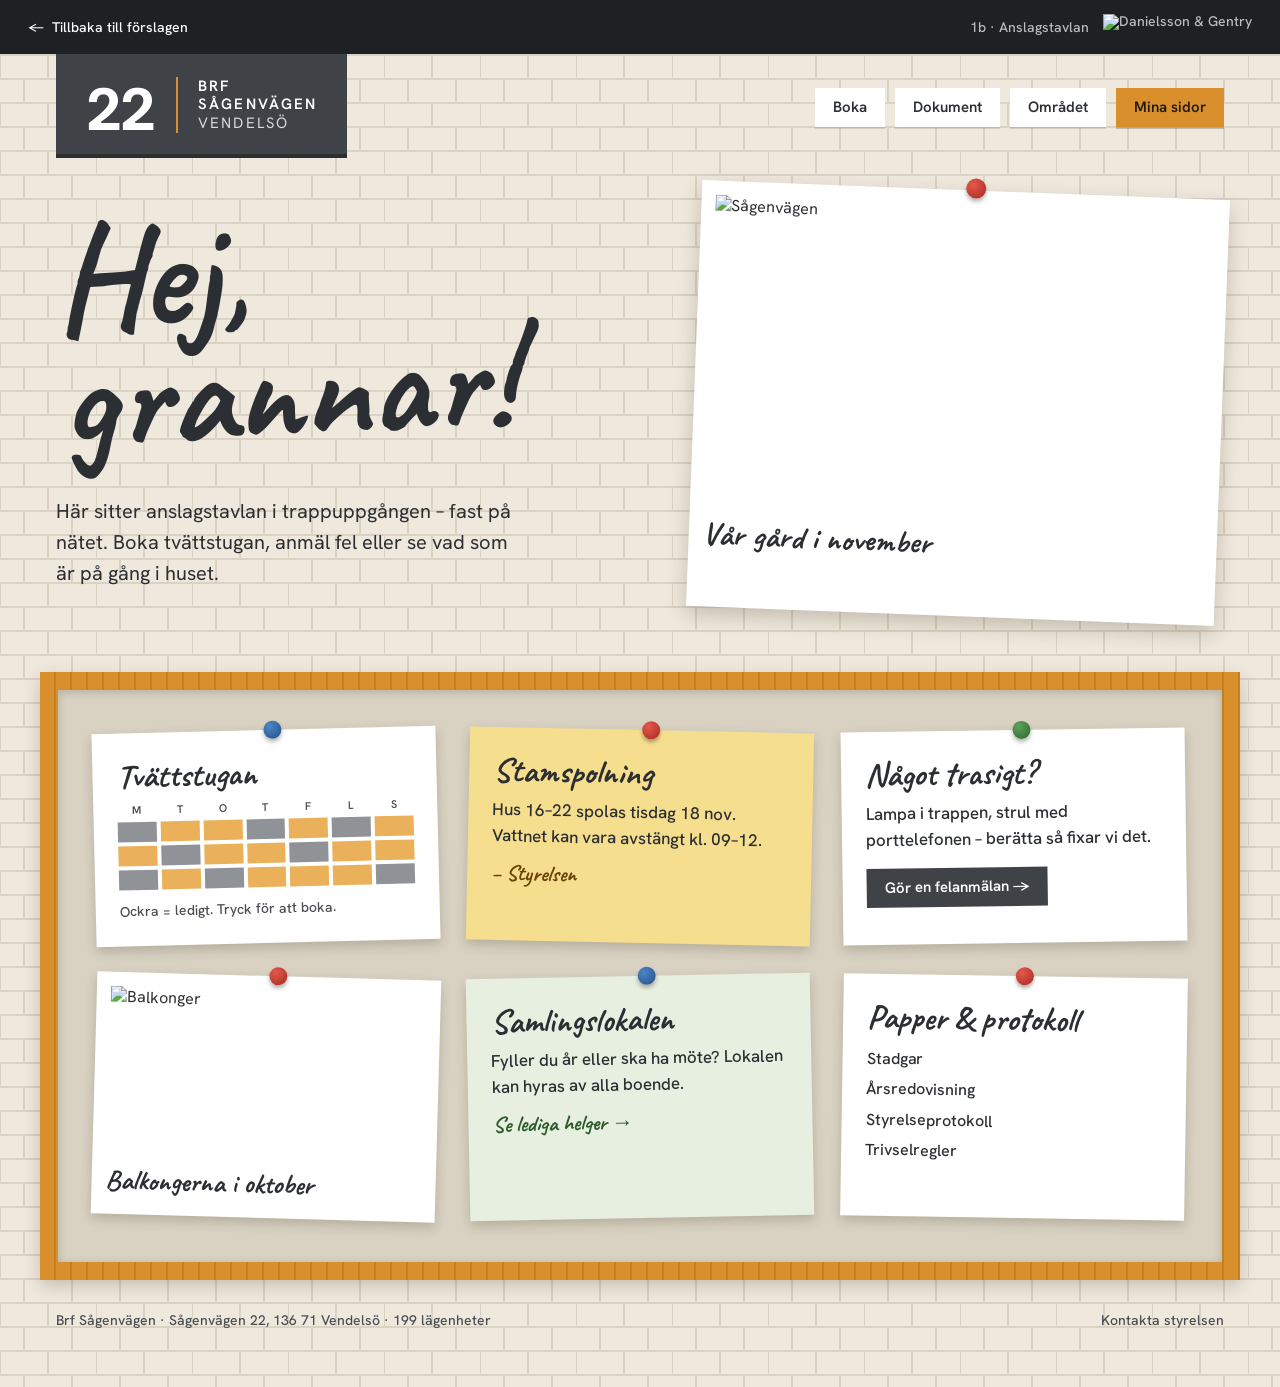
==== anslagstavlan.html @ 09987531 "Add files via upload" ====
<!DOCTYPE html>
<html lang="sv">
<head>
<meta charset="utf-8">
<meta name="viewport" content="width=device-width, initial-scale=1">
<title>Sågenvägen – Anslagstavlan</title>
<meta name="robots" content="noindex, nofollow, noarchive">

<link rel="preconnect" href="https://fonts.googleapis.com">
<link href="https://fonts.googleapis.com/css2?family=Caveat:wght@500;700&family=Familjen+Grotesk:wght@400;500;600;700&family=Hanken+Grotesk:wght@400;500;600;700&family=Instrument+Serif:ital@0;1&display=swap" rel="stylesheet">
<style>body{margin:0;background:#E9E6DF}a{color:#8A4F0B;text-decoration:none}a:hover{color:#3F4247}.back{color:#fff!important;font:500 14px/1 'Hanken Grotesk',sans-serif;display:inline-flex;gap:8px;align-items:center}.back:hover{color:#E9A84A!important}</style>

<style>
/* ---- mobil ---- */
html{-webkit-text-size-adjust:100%}body{overflow-x:hidden}img{max-width:100%}
@media (max-width:820px){
 .b-hd{padding:0 16px!important;align-items:flex-start}
 .b-badge{padding:14px 16px 12px!important;gap:12px!important}
 .b-badge>div:first-child{font-size:40px!important}
 .b-badge>div:last-child{font-size:12px!important;padding-left:12px!important}
 .b-nv{padding-top:18px!important}.b-nv span:not(.cta){display:none!important}
 .b-nv .cta{padding:10px 14px!important;font-size:14px!important}
 .b-hero{grid-template-columns:1fr!important;padding:28px 18px 8px!important;gap:24px!important}
 .b-h1{font-size:84px!important;margin-bottom:22px!important}
 .b-hero>div:first-child>div:last-child{font-size:18px!important}
 .b-pw{height:auto!important;padding:10px 0 6px}
 .b-pc{position:relative!important;left:auto!important;width:auto!important;margin:0 6px}
 .b-pc img{height:210px!important}
 .b-board{margin:28px 10px 0!important;padding:10px!important}
 .b-inner{grid-template-columns:1fr!important;padding:30px 16px 28px!important;gap:30px!important}
 .b-ft{padding:22px 16px 0!important;flex-direction:column;gap:6px}
}
</style>
</head>
<body>


<div style="background:#1E2023;color:#B9BBBE;font:500 14px/1 'Hanken Grotesk',sans-serif;padding:14px 28px;display:flex;justify-content:space-between;align-items:center;gap:16px;flex-wrap:wrap">
<a class="back" href="index.html"><span aria-hidden="true">←</span> Tillbaka till förslagen</a>
<span style="display:flex;align-items:center;gap:14px"><span>1b · Anslagstavlan</span><img src="img/dg-logo-white.png" alt="Danielsson &amp; Gentry" style="height:26px;width:auto;display:block"></span>
</div>
<div style="width:100%;max-width:1280px;margin:0 auto;background-color:#EFE9DD;background-image:url(&quot;data:image/svg+xml,%3Csvg xmlns='http://www.w3.org/2000/svg' width='96' height='48'%3E%3Cpath d='M0 1H96M0 25H96M0 0V25M48 0V25M24 25V48M72 25V48' stroke='%23DAD2C2' stroke-width='2' fill='none'/%3E%3C/svg%3E&quot;);color:#2B2E32;font-family:'Hanken Grotesk',system-ui,sans-serif;box-shadow:0 1px 3px rgba(0,0,0,.08);overflow:hidden;padding:0 0 56px">
 <div class="b-hd" style="display:flex;align-items:flex-start;justify-content:space-between;padding:0 56px">
  <div class="b-badge" style="background:#3F4247;color:#fff;padding:22px 30px 20px;display:flex;align-items:center;gap:22px;box-shadow:0 4px 0 #2C2E31">
   <div style="font:700 64px/.9 'Familjen Grotesk',sans-serif;letter-spacing:-.03em">22</div>
   <div style="font:600 15px/1.25 'Hanken Grotesk',sans-serif;letter-spacing:.14em;text-transform:uppercase;border-left:2px solid #D9902C;padding-left:20px">Brf<br>Sågenvägen<br><span style="font-weight:400;color:#D8D9DB">Vendelsö</span></div>
  </div>
  <div class="b-nv" style="display:flex;gap:10px;padding-top:34px;font:600 15px/1 'Hanken Grotesk',sans-serif">
   <span style="background:#fff;padding:12px 18px;box-shadow:0 2px 0 rgba(0,0,0,.12)">Boka</span><span style="background:#fff;padding:12px 18px;box-shadow:0 2px 0 rgba(0,0,0,.12)">Dokument</span><span style="background:#fff;padding:12px 18px;box-shadow:0 2px 0 rgba(0,0,0,.12)">Området</span><span class="cta" style="background:#D9902C;color:#241A0A;padding:12px 18px;box-shadow:0 2px 0 rgba(0,0,0,.2)">Mina sidor</span>
  </div>
 </div>
 <div class="b-hero" style="display:grid;grid-template-columns:minmax(0,1fr) 560px;gap:40px;align-items:center;padding:36px 56px 8px">
  <div>
   <div class="b-h1" style="font:700 148px/.82 'Caveat',cursive;color:#2B2E32;transform:rotate(-3deg);transform-origin:left;margin-bottom:34px">Hej,<br>grannar!</div>
   <div style="font:400 20px/1.55 'Hanken Grotesk',sans-serif;max-width:470px">Här sitter anslagstavlan i trappuppgången – fast på nätet. Boka tvättstugan, anmäl fel eller se vad som är på gång i huset.</div>
  </div>
  <div class="b-pw" style="position:relative;height:430px">
   <div class="b-pc" style="position:absolute;left:30px;top:0;width:500px;background:#fff;padding:14px 14px 56px;box-shadow:0 8px 20px rgba(40,30,10,.22);transform:rotate(2.2deg)">
    <img src="img/gard.jpg" alt="Sågenvägen" style="width:100%;height:310px;object-fit:cover;object-position:62% 55%;display:block">
    <div style="font:700 32px/1 'Caveat',cursive;margin-top:14px;color:#2B2E32">Vår gård i november</div>
    <div style="position:absolute;left:50%;top:-12px;width:20px;height:20px;border-radius:50%;background:radial-gradient(circle at 35% 30%,#E4584B,#A52A22);box-shadow:0 3px 4px rgba(0,0,0,.3)"></div>
   </div>
  </div>
 </div>
 <div class="b-board" style="margin:44px 40px 0;padding:18px;background:repeating-linear-gradient(90deg,#D9902C 0 14px,#C27F22 14px 16px);box-shadow:0 6px 16px rgba(40,30,10,.2)">
  <div class="b-inner" style="background:#D9D2C2;padding:40px 36px 44px;display:grid;grid-template-columns:repeat(3,minmax(0,1fr));gap:34px 30px;box-shadow:inset 0 2px 8px rgba(0,0,0,.18)">
   <div style="position:relative;background:#fff;padding:26px 24px 24px;box-shadow:0 5px 12px rgba(40,30,10,.2);transform:rotate(-1.4deg)">
    <div style="position:absolute;left:50%;top:-9px;width:18px;height:18px;border-radius:50%;background:radial-gradient(circle at 35% 30%,#4C86C8,#244E85);box-shadow:0 3px 4px rgba(0,0,0,.3)"></div>
    <div style="font:700 34px/1 'Caveat',cursive;margin-bottom:12px">Tvättstugan</div>
    <div style="display:grid;grid-template-columns:repeat(7,minmax(0,1fr));gap:4px;font:600 11px/1 'Hanken Grotesk',sans-serif;text-align:center;color:#4A4E53"><span>M</span><span>T</span><span>O</span><span>T</span><span>F</span><span>L</span><span>S</span></div>
    <div style="display:grid;grid-template-columns:repeat(7,minmax(0,1fr));gap:4px;margin-top:6px">
     <div style="height:20px;background:#8F9296"></div><div style="height:20px;background:#EBB15A"></div><div style="height:20px;background:#EBB15A"></div><div style="height:20px;background:#8F9296"></div><div style="height:20px;background:#EBB15A"></div><div style="height:20px;background:#8F9296"></div><div style="height:20px;background:#EBB15A"></div><div style="height:20px;background:#EBB15A"></div><div style="height:20px;background:#8F9296"></div><div style="height:20px;background:#EBB15A"></div><div style="height:20px;background:#EBB15A"></div><div style="height:20px;background:#8F9296"></div><div style="height:20px;background:#EBB15A"></div><div style="height:20px;background:#EBB15A"></div><div style="height:20px;background:#8F9296"></div><div style="height:20px;background:#EBB15A"></div><div style="height:20px;background:#8F9296"></div><div style="height:20px;background:#EBB15A"></div><div style="height:20px;background:#EBB15A"></div><div style="height:20px;background:#EBB15A"></div><div style="height:20px;background:#8F9296"></div>
    </div>
    <div style="font:500 14px/1.4 'Hanken Grotesk',sans-serif;margin-top:12px;color:#4A4E53">Ockra = ledigt. Tryck för att boka.</div>
   </div>
   <div style="position:relative;background:#F6DE8F;padding:26px 24px 24px;box-shadow:0 5px 12px rgba(40,30,10,.2);transform:rotate(1.2deg)">
    <div style="position:absolute;left:50%;top:-9px;width:18px;height:18px;border-radius:50%;background:radial-gradient(circle at 35% 30%,#E4584B,#A52A22);box-shadow:0 3px 4px rgba(0,0,0,.3)"></div>
    <div style="font:700 34px/1 'Caveat',cursive;margin-bottom:10px">Stamspolning</div>
    <div style="font:500 17px/1.5 'Hanken Grotesk',sans-serif">Hus 16–22 spolas tisdag 18 nov. Vattnet kan vara avstängt kl. 09–12.</div>
    <div style="font:700 22px/1 'Caveat',cursive;margin-top:14px;color:#6B4208">– Styrelsen</div>
   </div>
   <div style="position:relative;background:#fff;padding:26px 24px 24px;box-shadow:0 5px 12px rgba(40,30,10,.2);transform:rotate(-.8deg)">
    <div style="position:absolute;left:50%;top:-9px;width:18px;height:18px;border-radius:50%;background:radial-gradient(circle at 35% 30%,#5DA05B,#2D6A2B);box-shadow:0 3px 4px rgba(0,0,0,.3)"></div>
    <div style="font:700 34px/1 'Caveat',cursive;margin-bottom:10px">Något trasigt?</div>
    <div style="font:500 17px/1.5 'Hanken Grotesk',sans-serif;margin-bottom:16px">Lampa i trappen, strul med porttelefonen – berätta så fixar vi det.</div>
    <span style="display:inline-block;background:#3F4247;color:#fff;font:600 15px/1 'Hanken Grotesk',sans-serif;padding:12px 18px">Gör en felanmälan →</span>
   </div>
   <div style="position:relative;background:#fff;padding:14px 14px 20px;box-shadow:0 5px 12px rgba(40,30,10,.2);transform:rotate(1.6deg)">
    <div style="position:absolute;left:50%;top:-9px;width:18px;height:18px;border-radius:50%;background:radial-gradient(circle at 35% 30%,#E4584B,#A52A22);box-shadow:0 3px 4px rgba(0,0,0,.3)"></div>
    <img src="img/balkonger.jpg" alt="Balkonger" style="width:100%;height:170px;object-fit:cover;object-position:40% 55%;display:block">
    <div style="font:700 28px/1 'Caveat',cursive;margin-top:10px">Balkongerna i oktober</div>
   </div>
   <div style="position:relative;background:#E7EFE0;padding:26px 24px 24px;box-shadow:0 5px 12px rgba(40,30,10,.2);transform:rotate(-1.1deg)">
    <div style="position:absolute;left:50%;top:-9px;width:18px;height:18px;border-radius:50%;background:radial-gradient(circle at 35% 30%,#4C86C8,#244E85);box-shadow:0 3px 4px rgba(0,0,0,.3)"></div>
    <div style="font:700 34px/1 'Caveat',cursive;margin-bottom:10px">Samlingslokalen</div>
    <div style="font:500 17px/1.5 'Hanken Grotesk',sans-serif">Fyller du år eller ska ha möte? Lokalen kan hyras av alla boende.</div>
    <div style="font:700 22px/1 'Caveat',cursive;margin-top:14px;color:#2D5A2B">Se lediga helger →</div>
   </div>
   <div style="position:relative;background:#fff;padding:26px 24px 24px;box-shadow:0 5px 12px rgba(40,30,10,.2);transform:rotate(.9deg)">
    <div style="position:absolute;left:50%;top:-9px;width:18px;height:18px;border-radius:50%;background:radial-gradient(circle at 35% 30%,#E4584B,#A52A22);box-shadow:0 3px 4px rgba(0,0,0,.3)"></div>
    <div style="font:700 34px/1 'Caveat',cursive;margin-bottom:10px">Papper &amp; protokoll</div>
    <div style="font:500 16px/1.9 'Hanken Grotesk',sans-serif;color:#2B2E32">Stadgar<br>Årsredovisning<br>Styrelseprotokoll<br>Trivselregler</div>
   </div>
  </div>
 </div>
 <div class="b-ft" style="padding:30px 56px 0;display:flex;justify-content:space-between;font:500 14px/1.5 'Hanken Grotesk',sans-serif;color:#4A4E53"><span>Brf Sågenvägen · Sågenvägen 22, 136 71 Vendelsö · 199 lägenheter</span><span>Kontakta styrelsen</span></div>
</div>


</body>
</html>
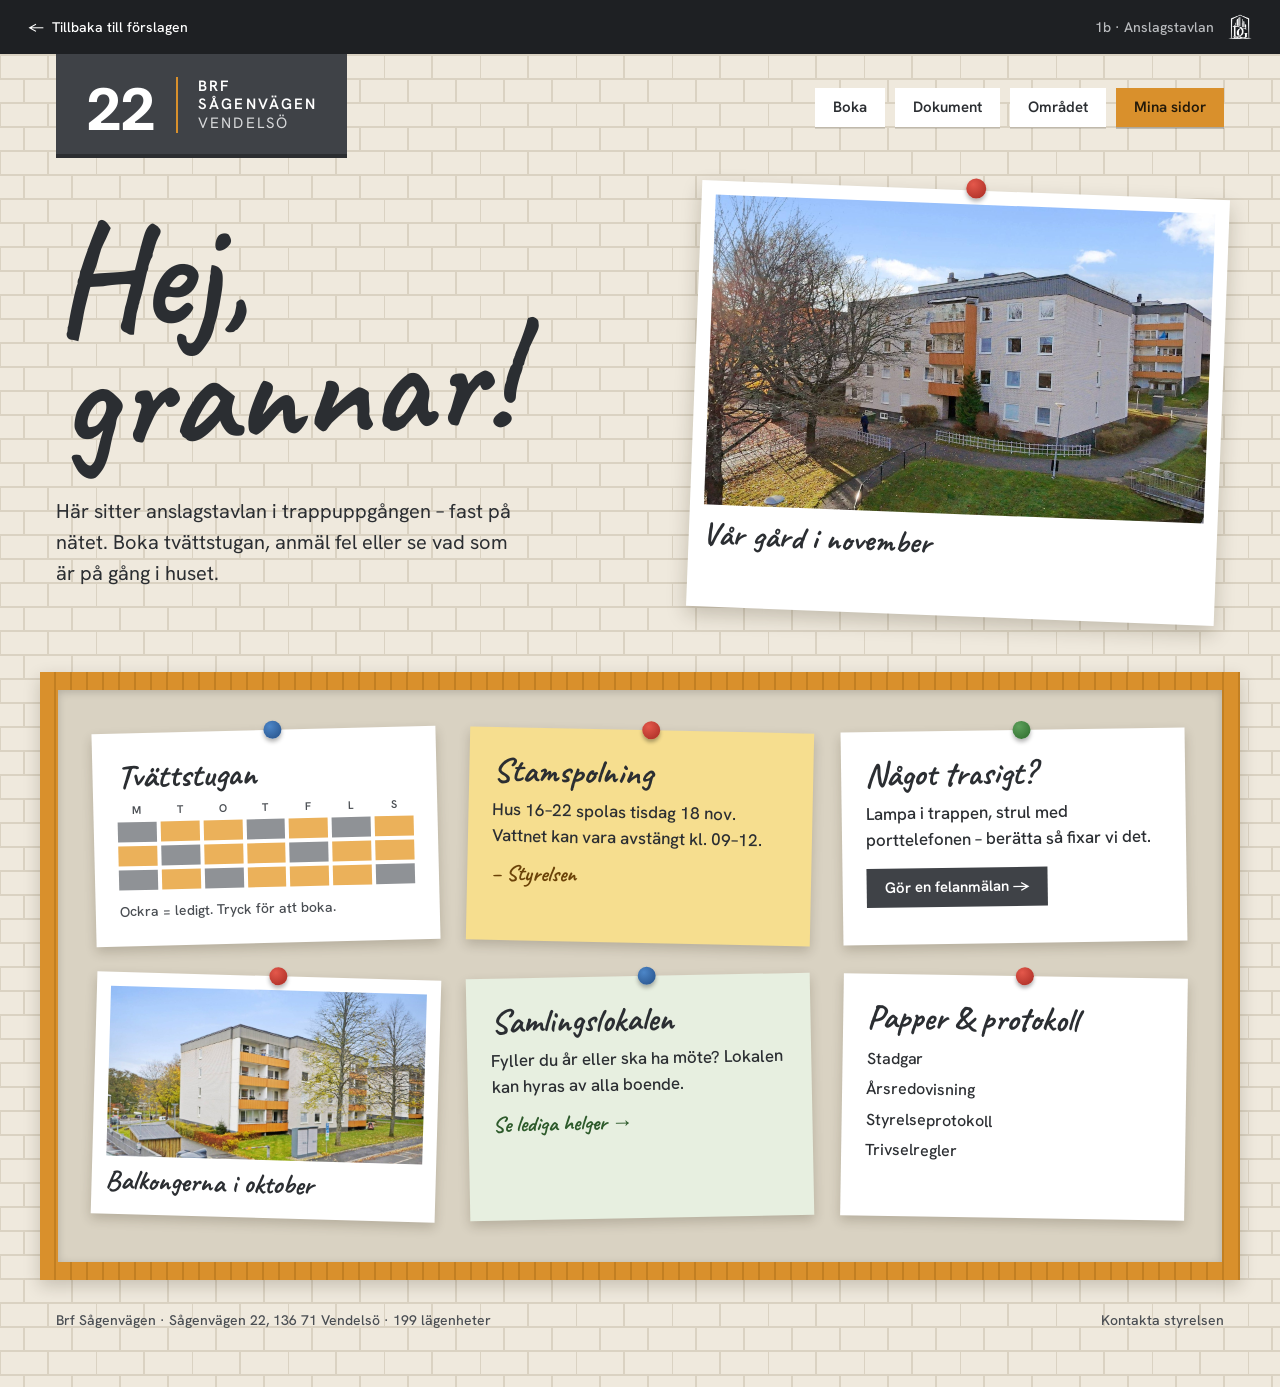
==== commit 8fb049dc: "Add files via upload" ====
--- a/anslagstavlan.html
+++ b/anslagstavlan.html
@@ -37,7 +37,7 @@
 
 <div style="background:#1E2023;color:#B9BBBE;font:500 14px/1 'Hanken Grotesk',sans-serif;padding:14px 28px;display:flex;justify-content:space-between;align-items:center;gap:16px;flex-wrap:wrap">
 <a class="back" href="index.html"><span aria-hidden="true">←</span> Tillbaka till förslagen</a>
-<span style="display:flex;align-items:center;gap:14px"><span>1b · Anslagstavlan</span><img src="img/dg-logo-white.png" alt="Danielsson &amp; Gentry" style="height:26px;width:auto;display:block"></span>
+<span style="display:flex;align-items:center;gap:14px"><span>1b · Anslagstavlan</span><img src="dg-logo-white.png" alt="Danielsson &amp; Gentry" style="height:26px;width:auto;display:block"></span>
 </div>
 <div style="width:100%;max-width:1280px;margin:0 auto;background-color:#EFE9DD;background-image:url(&quot;data:image/svg+xml,%3Csvg xmlns='http://www.w3.org/2000/svg' width='96' height='48'%3E%3Cpath d='M0 1H96M0 25H96M0 0V25M48 0V25M24 25V48M72 25V48' stroke='%23DAD2C2' stroke-width='2' fill='none'/%3E%3C/svg%3E&quot;);color:#2B2E32;font-family:'Hanken Grotesk',system-ui,sans-serif;box-shadow:0 1px 3px rgba(0,0,0,.08);overflow:hidden;padding:0 0 56px">
  <div class="b-hd" style="display:flex;align-items:flex-start;justify-content:space-between;padding:0 56px">
@@ -56,7 +56,7 @@
   </div>
   <div class="b-pw" style="position:relative;height:430px">
    <div class="b-pc" style="position:absolute;left:30px;top:0;width:500px;background:#fff;padding:14px 14px 56px;box-shadow:0 8px 20px rgba(40,30,10,.22);transform:rotate(2.2deg)">
-    <img src="img/gard.jpg" alt="Sågenvägen" style="width:100%;height:310px;object-fit:cover;object-position:62% 55%;display:block">
+    <img src="gard.jpg" alt="Sågenvägen" style="width:100%;height:310px;object-fit:cover;object-position:62% 55%;display:block">
     <div style="font:700 32px/1 'Caveat',cursive;margin-top:14px;color:#2B2E32">Vår gård i november</div>
     <div style="position:absolute;left:50%;top:-12px;width:20px;height:20px;border-radius:50%;background:radial-gradient(circle at 35% 30%,#E4584B,#A52A22);box-shadow:0 3px 4px rgba(0,0,0,.3)"></div>
    </div>
@@ -87,7 +87,7 @@
    </div>
    <div style="position:relative;background:#fff;padding:14px 14px 20px;box-shadow:0 5px 12px rgba(40,30,10,.2);transform:rotate(1.6deg)">
     <div style="position:absolute;left:50%;top:-9px;width:18px;height:18px;border-radius:50%;background:radial-gradient(circle at 35% 30%,#E4584B,#A52A22);box-shadow:0 3px 4px rgba(0,0,0,.3)"></div>
-    <img src="img/balkonger.jpg" alt="Balkonger" style="width:100%;height:170px;object-fit:cover;object-position:40% 55%;display:block">
+    <img src="balkonger.jpg" alt="Balkonger" style="width:100%;height:170px;object-fit:cover;object-position:40% 55%;display:block">
     <div style="font:700 28px/1 'Caveat',cursive;margin-top:10px">Balkongerna i oktober</div>
    </div>
    <div style="position:relative;background:#E7EFE0;padding:26px 24px 24px;box-shadow:0 5px 12px rgba(40,30,10,.2);transform:rotate(-1.1deg)">
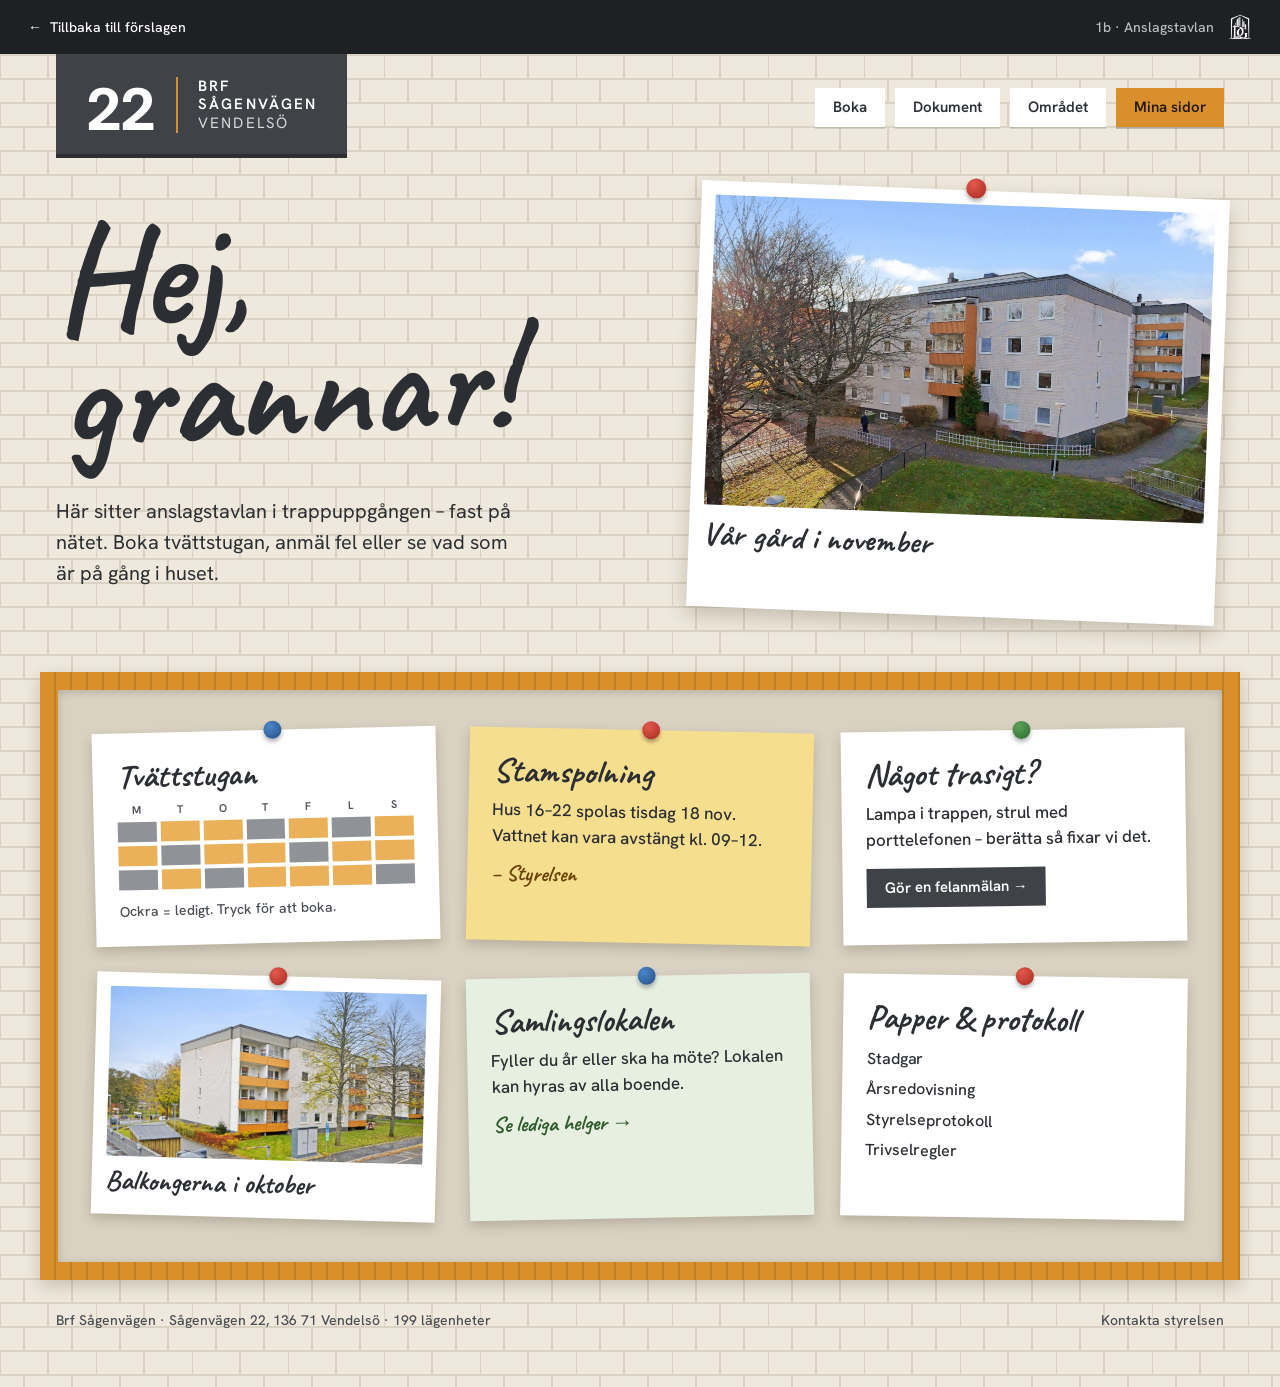
==== commit ceae8c48: "Servera Google Fonts lokalt (GDPR) Co-Authored-By: Claude Sonnet 5.5 <noreply@anthropic.com> Claude-" ====
--- a/anslagstavlan.html
+++ b/anslagstavlan.html
@@ -6,8 +6,7 @@
 <title>Sågenvägen – Anslagstavlan</title>
 <meta name="robots" content="noindex, nofollow, noarchive">
 
-<link rel="preconnect" href="https://fonts.googleapis.com">
-<link href="https://fonts.googleapis.com/css2?family=Caveat:wght@500;700&family=Familjen+Grotesk:wght@400;500;600;700&family=Hanken+Grotesk:wght@400;500;600;700&family=Instrument+Serif:ital@0;1&display=swap" rel="stylesheet">
+<link href="fonts/fonts.css" rel="stylesheet">
 <style>body{margin:0;background:#E9E6DF}a{color:#8A4F0B;text-decoration:none}a:hover{color:#3F4247}.back{color:#fff!important;font:500 14px/1 'Hanken Grotesk',sans-serif;display:inline-flex;gap:8px;align-items:center}.back:hover{color:#E9A84A!important}</style>
 
 <style>
--- a/fonts/fonts.css
+++ b/fonts/fonts.css
@@ -0,0 +1,217 @@
+/* Google Fonts, lokalt hostade (latin + latin-ext). Familjen Grotesk, Hanken Grotesk, Caveat, Instrument Serif: SIL Open Font License. */
+/* latin-ext */
+@font-face {
+  font-family: 'Caveat';
+  font-style: normal;
+  font-weight: 500;
+  font-display: swap;
+  src: url(caveat-normal-500-latin-ext.woff2) format('woff2');
+  unicode-range: U+0100-02BA, U+02BD-02C5, U+02C7-02CC, U+02CE-02D7, U+02DD-02FF, U+0304, U+0308, U+0329, U+1D00-1DBF, U+1E00-1E9F, U+1EF2-1EFF, U+2020, U+20A0-20AB, U+20AD-20C4, U+2113, U+2C60-2C7F, U+A720-A7FF;
+}
+/* latin */
+@font-face {
+  font-family: 'Caveat';
+  font-style: normal;
+  font-weight: 500;
+  font-display: swap;
+  src: url(caveat-normal-500-latin.woff2) format('woff2');
+  unicode-range: U+0000-00FF, U+0131, U+0152-0153, U+02BB-02BC, U+02C6, U+02DA, U+02DC, U+0304, U+0308, U+0329, U+2000-206F, U+20AC, U+2122, U+2191, U+2193, U+2212, U+2215, U+FEFF, U+FFFD;
+}
+/* latin-ext */
+@font-face {
+  font-family: 'Caveat';
+  font-style: normal;
+  font-weight: 700;
+  font-display: swap;
+  src: url(caveat-normal-500-latin-ext.woff2) format('woff2');
+  unicode-range: U+0100-02BA, U+02BD-02C5, U+02C7-02CC, U+02CE-02D7, U+02DD-02FF, U+0304, U+0308, U+0329, U+1D00-1DBF, U+1E00-1E9F, U+1EF2-1EFF, U+2020, U+20A0-20AB, U+20AD-20C4, U+2113, U+2C60-2C7F, U+A720-A7FF;
+}
+/* latin */
+@font-face {
+  font-family: 'Caveat';
+  font-style: normal;
+  font-weight: 700;
+  font-display: swap;
+  src: url(caveat-normal-500-latin.woff2) format('woff2');
+  unicode-range: U+0000-00FF, U+0131, U+0152-0153, U+02BB-02BC, U+02C6, U+02DA, U+02DC, U+0304, U+0308, U+0329, U+2000-206F, U+20AC, U+2122, U+2191, U+2193, U+2212, U+2215, U+FEFF, U+FFFD;
+}
+/* latin-ext */
+@font-face {
+  font-family: 'Familjen Grotesk';
+  font-style: normal;
+  font-weight: 400;
+  font-display: swap;
+  src: url(familjen-grotesk-normal-400-latin-ext.woff2) format('woff2');
+  unicode-range: U+0100-02BA, U+02BD-02C5, U+02C7-02CC, U+02CE-02D7, U+02DD-02FF, U+0304, U+0308, U+0329, U+1D00-1DBF, U+1E00-1E9F, U+1EF2-1EFF, U+2020, U+20A0-20AB, U+20AD-20C4, U+2113, U+2C60-2C7F, U+A720-A7FF;
+}
+/* latin */
+@font-face {
+  font-family: 'Familjen Grotesk';
+  font-style: normal;
+  font-weight: 400;
+  font-display: swap;
+  src: url(familjen-grotesk-normal-400-latin.woff2) format('woff2');
+  unicode-range: U+0000-00FF, U+0131, U+0152-0153, U+02BB-02BC, U+02C6, U+02DA, U+02DC, U+0304, U+0308, U+0329, U+2000-206F, U+20AC, U+2122, U+2191, U+2193, U+2212, U+2215, U+FEFF, U+FFFD;
+}
+/* latin-ext */
+@font-face {
+  font-family: 'Familjen Grotesk';
+  font-style: normal;
+  font-weight: 500;
+  font-display: swap;
+  src: url(familjen-grotesk-normal-400-latin-ext.woff2) format('woff2');
+  unicode-range: U+0100-02BA, U+02BD-02C5, U+02C7-02CC, U+02CE-02D7, U+02DD-02FF, U+0304, U+0308, U+0329, U+1D00-1DBF, U+1E00-1E9F, U+1EF2-1EFF, U+2020, U+20A0-20AB, U+20AD-20C4, U+2113, U+2C60-2C7F, U+A720-A7FF;
+}
+/* latin */
+@font-face {
+  font-family: 'Familjen Grotesk';
+  font-style: normal;
+  font-weight: 500;
+  font-display: swap;
+  src: url(familjen-grotesk-normal-400-latin.woff2) format('woff2');
+  unicode-range: U+0000-00FF, U+0131, U+0152-0153, U+02BB-02BC, U+02C6, U+02DA, U+02DC, U+0304, U+0308, U+0329, U+2000-206F, U+20AC, U+2122, U+2191, U+2193, U+2212, U+2215, U+FEFF, U+FFFD;
+}
+/* latin-ext */
+@font-face {
+  font-family: 'Familjen Grotesk';
+  font-style: normal;
+  font-weight: 600;
+  font-display: swap;
+  src: url(familjen-grotesk-normal-400-latin-ext.woff2) format('woff2');
+  unicode-range: U+0100-02BA, U+02BD-02C5, U+02C7-02CC, U+02CE-02D7, U+02DD-02FF, U+0304, U+0308, U+0329, U+1D00-1DBF, U+1E00-1E9F, U+1EF2-1EFF, U+2020, U+20A0-20AB, U+20AD-20C4, U+2113, U+2C60-2C7F, U+A720-A7FF;
+}
+/* latin */
+@font-face {
+  font-family: 'Familjen Grotesk';
+  font-style: normal;
+  font-weight: 600;
+  font-display: swap;
+  src: url(familjen-grotesk-normal-400-latin.woff2) format('woff2');
+  unicode-range: U+0000-00FF, U+0131, U+0152-0153, U+02BB-02BC, U+02C6, U+02DA, U+02DC, U+0304, U+0308, U+0329, U+2000-206F, U+20AC, U+2122, U+2191, U+2193, U+2212, U+2215, U+FEFF, U+FFFD;
+}
+/* latin-ext */
+@font-face {
+  font-family: 'Familjen Grotesk';
+  font-style: normal;
+  font-weight: 700;
+  font-display: swap;
+  src: url(familjen-grotesk-normal-400-latin-ext.woff2) format('woff2');
+  unicode-range: U+0100-02BA, U+02BD-02C5, U+02C7-02CC, U+02CE-02D7, U+02DD-02FF, U+0304, U+0308, U+0329, U+1D00-1DBF, U+1E00-1E9F, U+1EF2-1EFF, U+2020, U+20A0-20AB, U+20AD-20C4, U+2113, U+2C60-2C7F, U+A720-A7FF;
+}
+/* latin */
+@font-face {
+  font-family: 'Familjen Grotesk';
+  font-style: normal;
+  font-weight: 700;
+  font-display: swap;
+  src: url(familjen-grotesk-normal-400-latin.woff2) format('woff2');
+  unicode-range: U+0000-00FF, U+0131, U+0152-0153, U+02BB-02BC, U+02C6, U+02DA, U+02DC, U+0304, U+0308, U+0329, U+2000-206F, U+20AC, U+2122, U+2191, U+2193, U+2212, U+2215, U+FEFF, U+FFFD;
+}
+/* latin-ext */
+@font-face {
+  font-family: 'Hanken Grotesk';
+  font-style: normal;
+  font-weight: 400;
+  font-display: swap;
+  src: url(hanken-grotesk-normal-400-latin-ext.woff2) format('woff2');
+  unicode-range: U+0100-02BA, U+02BD-02C5, U+02C7-02CC, U+02CE-02D7, U+02DD-02FF, U+0304, U+0308, U+0329, U+1D00-1DBF, U+1E00-1E9F, U+1EF2-1EFF, U+2020, U+20A0-20AB, U+20AD-20C4, U+2113, U+2C60-2C7F, U+A720-A7FF;
+}
+/* latin */
+@font-face {
+  font-family: 'Hanken Grotesk';
+  font-style: normal;
+  font-weight: 400;
+  font-display: swap;
+  src: url(hanken-grotesk-normal-400-latin.woff2) format('woff2');
+  unicode-range: U+0000-00FF, U+0131, U+0152-0153, U+02BB-02BC, U+02C6, U+02DA, U+02DC, U+0304, U+0308, U+0329, U+2000-206F, U+20AC, U+2122, U+2191, U+2193, U+2212, U+2215, U+FEFF, U+FFFD;
+}
+/* latin-ext */
+@font-face {
+  font-family: 'Hanken Grotesk';
+  font-style: normal;
+  font-weight: 500;
+  font-display: swap;
+  src: url(hanken-grotesk-normal-400-latin-ext.woff2) format('woff2');
+  unicode-range: U+0100-02BA, U+02BD-02C5, U+02C7-02CC, U+02CE-02D7, U+02DD-02FF, U+0304, U+0308, U+0329, U+1D00-1DBF, U+1E00-1E9F, U+1EF2-1EFF, U+2020, U+20A0-20AB, U+20AD-20C4, U+2113, U+2C60-2C7F, U+A720-A7FF;
+}
+/* latin */
+@font-face {
+  font-family: 'Hanken Grotesk';
+  font-style: normal;
+  font-weight: 500;
+  font-display: swap;
+  src: url(hanken-grotesk-normal-400-latin.woff2) format('woff2');
+  unicode-range: U+0000-00FF, U+0131, U+0152-0153, U+02BB-02BC, U+02C6, U+02DA, U+02DC, U+0304, U+0308, U+0329, U+2000-206F, U+20AC, U+2122, U+2191, U+2193, U+2212, U+2215, U+FEFF, U+FFFD;
+}
+/* latin-ext */
+@font-face {
+  font-family: 'Hanken Grotesk';
+  font-style: normal;
+  font-weight: 600;
+  font-display: swap;
+  src: url(hanken-grotesk-normal-400-latin-ext.woff2) format('woff2');
+  unicode-range: U+0100-02BA, U+02BD-02C5, U+02C7-02CC, U+02CE-02D7, U+02DD-02FF, U+0304, U+0308, U+0329, U+1D00-1DBF, U+1E00-1E9F, U+1EF2-1EFF, U+2020, U+20A0-20AB, U+20AD-20C4, U+2113, U+2C60-2C7F, U+A720-A7FF;
+}
+/* latin */
+@font-face {
+  font-family: 'Hanken Grotesk';
+  font-style: normal;
+  font-weight: 600;
+  font-display: swap;
+  src: url(hanken-grotesk-normal-400-latin.woff2) format('woff2');
+  unicode-range: U+0000-00FF, U+0131, U+0152-0153, U+02BB-02BC, U+02C6, U+02DA, U+02DC, U+0304, U+0308, U+0329, U+2000-206F, U+20AC, U+2122, U+2191, U+2193, U+2212, U+2215, U+FEFF, U+FFFD;
+}
+/* latin-ext */
+@font-face {
+  font-family: 'Hanken Grotesk';
+  font-style: normal;
+  font-weight: 700;
+  font-display: swap;
+  src: url(hanken-grotesk-normal-400-latin-ext.woff2) format('woff2');
+  unicode-range: U+0100-02BA, U+02BD-02C5, U+02C7-02CC, U+02CE-02D7, U+02DD-02FF, U+0304, U+0308, U+0329, U+1D00-1DBF, U+1E00-1E9F, U+1EF2-1EFF, U+2020, U+20A0-20AB, U+20AD-20C4, U+2113, U+2C60-2C7F, U+A720-A7FF;
+}
+/* latin */
+@font-face {
+  font-family: 'Hanken Grotesk';
+  font-style: normal;
+  font-weight: 700;
+  font-display: swap;
+  src: url(hanken-grotesk-normal-400-latin.woff2) format('woff2');
+  unicode-range: U+0000-00FF, U+0131, U+0152-0153, U+02BB-02BC, U+02C6, U+02DA, U+02DC, U+0304, U+0308, U+0329, U+2000-206F, U+20AC, U+2122, U+2191, U+2193, U+2212, U+2215, U+FEFF, U+FFFD;
+}
+/* latin-ext */
+@font-face {
+  font-family: 'Instrument Serif';
+  font-style: italic;
+  font-weight: 400;
+  font-display: swap;
+  src: url(instrument-serif-italic-400-latin-ext.woff2) format('woff2');
+  unicode-range: U+0100-02BA, U+02BD-02C5, U+02C7-02CC, U+02CE-02D7, U+02DD-02FF, U+0304, U+0308, U+0329, U+1D00-1DBF, U+1E00-1E9F, U+1EF2-1EFF, U+2020, U+20A0-20AB, U+20AD-20C4, U+2113, U+2C60-2C7F, U+A720-A7FF;
+}
+/* latin */
+@font-face {
+  font-family: 'Instrument Serif';
+  font-style: italic;
+  font-weight: 400;
+  font-display: swap;
+  src: url(instrument-serif-italic-400-latin.woff2) format('woff2');
+  unicode-range: U+0000-00FF, U+0131, U+0152-0153, U+02BB-02BC, U+02C6, U+02DA, U+02DC, U+0304, U+0308, U+0329, U+2000-206F, U+20AC, U+2122, U+2191, U+2193, U+2212, U+2215, U+FEFF, U+FFFD;
+}
+/* latin-ext */
+@font-face {
+  font-family: 'Instrument Serif';
+  font-style: normal;
+  font-weight: 400;
+  font-display: swap;
+  src: url(instrument-serif-normal-400-latin-ext.woff2) format('woff2');
+  unicode-range: U+0100-02BA, U+02BD-02C5, U+02C7-02CC, U+02CE-02D7, U+02DD-02FF, U+0304, U+0308, U+0329, U+1D00-1DBF, U+1E00-1E9F, U+1EF2-1EFF, U+2020, U+20A0-20AB, U+20AD-20C4, U+2113, U+2C60-2C7F, U+A720-A7FF;
+}
+/* latin */
+@font-face {
+  font-family: 'Instrument Serif';
+  font-style: normal;
+  font-weight: 400;
+  font-display: swap;
+  src: url(instrument-serif-normal-400-latin.woff2) format('woff2');
+  unicode-range: U+0000-00FF, U+0131, U+0152-0153, U+02BB-02BC, U+02C6, U+02DA, U+02DC, U+0304, U+0308, U+0329, U+2000-206F, U+20AC, U+2122, U+2191, U+2193, U+2212, U+2215, U+FEFF, U+FFFD;
+}
